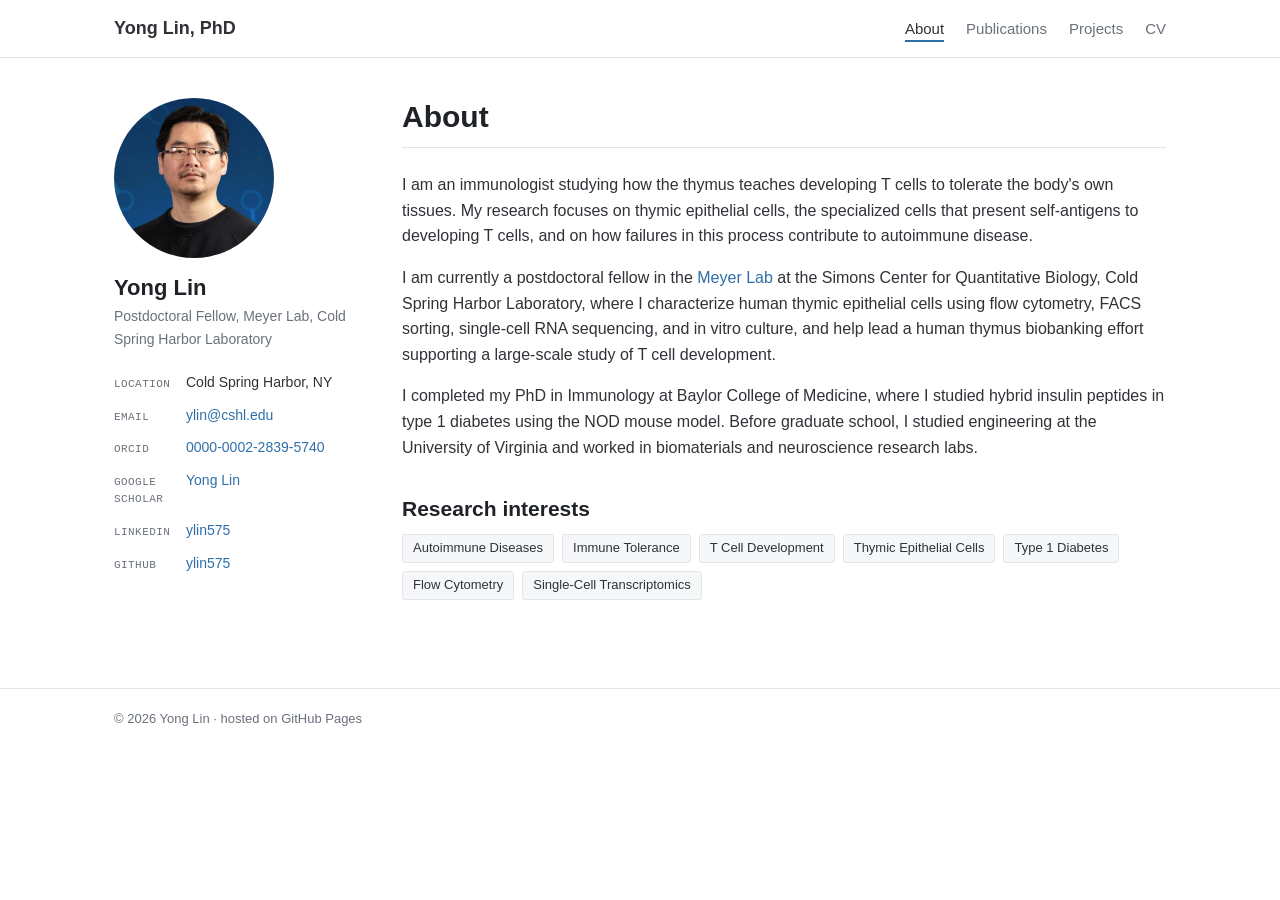
==== index.html @ 6893d298 "updates" ====
<!DOCTYPE html>
<html lang="en">
<head>
  <meta charset="UTF-8">
  <meta name="viewport" content="width=device-width, initial-scale=1.0">
  <title>Yong Lin, PhD</title>
  <meta name="description" content="Yong Lin, PhD — immunologist studying thymic epithelial cells, central tolerance, and T cell development at Cold Spring Harbor Laboratory.">
  <link rel="stylesheet" href="style.css">
</head>
<body>

  <!-- ============ MASTHEAD (same on every page; only the "active" link changes) ============ -->
  <header class="masthead">
    <div class="masthead-inner">
      <a class="site-title" href="index.html">Yong Lin, PhD</a>
      <nav class="site-nav" aria-label="Main">
        <ul>
        <li><a href="index.html" class="active" aria-current="page">About</a></li>
        <li><a href="publications.html">Publications</a></li>
        <li><a href="projects.html">Projects</a></li>
        <li><a href="cv.html">CV</a></li>
        </ul>
      </nav>
    </div>
  </header>

  <div class="layout">

    <!-- ============ SIDEBAR (identical on every page) ============ -->
    <aside class="author">
      <img class="avatar" src="images/profile.PNG" alt="Yong Lin">

      <div>
        <h2 class="author-name">Yong Lin</h2>
        <p class="author-bio">Postdoctoral Fellow, Meyer Lab, Cold Spring Harbor Laboratory</p>
      </div>

      <ul class="author-links">
        <li><span class="label">Location</span><span class="value">Cold Spring Harbor, NY</span></li>
        <!-- CHECK: confirm which email you want public -->
        <li><span class="label">Email</span><a class="value" href="mailto:ylin@cshl.edu">ylin@cshl.edu</a></li>
        <li><span class="label">ORCID</span><a class="value" href="https://orcid.org/0000-0002-2839-5740" target="_blank" rel="noopener">0000-0002-2839-5740</a></li>
        <li><span class="label">Google Scholar</span><a class="value" href="https://scholar.google.com/citations?user=YoURXtcAAAAJ&hl=en" target="_blank" rel="noopener">Yong Lin</a></li>
        <li><span class="label">LinkedIn</span><a class="value" href="https://www.linkedin.com/in/ylin575" target="_blank" rel="noopener">ylin575</a></li>
        <li><span class="label">GitHub</span><a class="value" href="https://github.com/ylin575" target="_blank" rel="noopener">ylin575</a></li>
      </ul>
    </aside>

    <!-- ============ PAGE CONTENT (the only part that differs per page) ============ -->
    <main class="content">

      <h1 class="page-title">About</h1>

      <p>
        I am an immunologist studying how the thymus teaches developing T cells to
        tolerate the body's own tissues. My research focuses on thymic epithelial
        cells, the specialized cells that present self-antigens to developing
        T cells, and on how failures in this process contribute to autoimmune disease.
      </p>
      <p>
        I am currently a postdoctoral fellow in the
        <a href="https://meyer-lab-cshl.github.io/" target="_blank" rel="noopener">Meyer Lab</a>
        at the Simons Center for Quantitative Biology, Cold Spring Harbor Laboratory,
        where I characterize human thymic epithelial cells using flow cytometry,
        FACS sorting, single-cell RNA sequencing, and in vitro culture, and help lead
        a human thymus biobanking effort supporting a large-scale study of T cell development.
      </p>
      <p>
        I completed my PhD in Immunology at Baylor College of Medicine, where I studied
        hybrid insulin peptides in type 1 diabetes using the NOD mouse model. Before
        graduate school, I studied engineering at the University of Virginia and
        worked in biomaterials and neuroscience research labs.
      </p>

      <h2>Research interests</h2>
      <ul class="tags">
        <li>Autoimmune Diseases</li>
        <li>Immune Tolerance</li>
        <li>T Cell Development</li>
        <li>Thymic Epithelial Cells</li>
        <li>Type 1 Diabetes</li>
        <li>Flow Cytometry</li>
        <li>Single-Cell Transcriptomics</li>
      </ul>

    </main>
  </div>

  <!-- ============ FOOTER ============ -->
  <footer class="site-footer">
    <div class="inner">© 2026 Yong Lin · hosted on GitHub Pages</div>
  </footer>

</body>
</html>
---- style.css ----
/* ==========================================================================
   TOKENS — change values here to re-theme the whole site
   ========================================================================== */
:root {
  --bg: #ffffff;
  --bg-soft: #f6f7f8;
  --text: #2f3237;
  --text-muted: #6a717b;
  --accent: #2f6fa8;        /* links */
  --accent-hover: #1d4f7c;
  --rule: #e3e6e9;

  --font-sans: -apple-system, BlinkMacSystemFont, "Segoe UI", Roboto,
               "Helvetica Neue", Arial, sans-serif;
  --font-mono: "SFMono-Regular", Consolas, "Liberation Mono", monospace;

  --page-width: 1100px;
  --sidebar-width: 240px;
}

/* ==========================================================================
   BASE
   ========================================================================== */
* { box-sizing: border-box; }

html { -webkit-text-size-adjust: 100%; }

body {
  margin: 0;
  background: var(--bg);
  color: var(--text);
  font-family: var(--font-sans);
  font-size: 16px;
  line-height: 1.6;
}

a { color: var(--accent); text-decoration: none; }
a:hover { color: var(--accent-hover); text-decoration: underline; }
a:focus-visible { outline: 2px solid var(--accent); outline-offset: 2px; }

h1, h2, h3 { line-height: 1.25; color: #1f2226; }

/* ==========================================================================
   MASTHEAD — top bar with site title + navigation
   ========================================================================== */
.masthead {
  border-bottom: 1px solid var(--rule);
  background: var(--bg);
}

.masthead-inner {
  max-width: var(--page-width);
  margin: 0 auto;
  padding: 14px 24px;
  display: flex;
  align-items: center;
  justify-content: space-between;
  gap: 16px;
  flex-wrap: wrap;
}

.site-title {
  font-weight: 700;
  font-size: 18px;
  color: var(--text);
}
.site-title:hover { color: var(--text); text-decoration: none; }

.site-nav ul {
  list-style: none;
  margin: 0;
  padding: 0;
  display: flex;
  flex-wrap: wrap;
  gap: 4px 22px;
}

.site-nav a {
  color: var(--text-muted);
  font-size: 15px;
  padding-bottom: 3px;
  border-bottom: 2px solid transparent;
}
.site-nav a:hover { color: var(--text); text-decoration: none; }

/* the current page gets an underline — set with class="active" in each file */
.site-nav a.active {
  color: var(--text);
  border-bottom-color: var(--accent);
}

/* ==========================================================================
   LAYOUT — sidebar on the left, content on the right
   ========================================================================== */
.layout {
  max-width: var(--page-width);
  margin: 0 auto;
  padding: 40px 24px 80px;
  display: grid;
  grid-template-columns: var(--sidebar-width) 1fr;
  gap: 48px;
}

/* ==========================================================================
   SIDEBAR — author profile
   ========================================================================== */
.author {
  position: sticky;          /* stays in view while the content scrolls */
  top: 24px;
  align-self: start;
  font-size: 14px;
}

.avatar {
  width: 160px;
  height: 160px;
  border-radius: 50%;
  object-fit: cover;
  display: block;
  margin-bottom: 16px;
}

/* placeholder circle used until a real photo is added */
.avatar-placeholder {
  width: 160px;
  height: 160px;
  border-radius: 50%;
  background: var(--bg-soft);
  border: 1px solid var(--rule);
  color: var(--text-muted);
  display: flex;
  align-items: center;
  justify-content: center;
  font-size: 44px;
  font-weight: 600;
  letter-spacing: 0.02em;
  margin-bottom: 16px;
}

.author-name {
  font-size: 22px;
  margin: 0 0 4px;
}

.author-bio {
  color: var(--text-muted);
  margin: 0 0 16px;
}

.author-links {
  list-style: none;
  margin: 0;
  padding: 0;
}

.author-links li {
  padding: 5px 0;
  display: flex;
  gap: 8px;
  align-items: baseline;
}

.author-links .label {
  font-family: var(--font-mono);
  font-size: 11px;
  text-transform: uppercase;
  letter-spacing: 0.04em;
  color: var(--text-muted);
  width: 64px;
  flex-shrink: 0;
}

.author-links .value { word-break: break-word; }

/* ==========================================================================
   MAIN CONTENT
   ========================================================================== */
.content { min-width: 0; }   /* lets long words wrap inside the grid column */

.page-title {
  font-size: 30px;
  margin: 0 0 24px;
  padding-bottom: 12px;
  border-bottom: 1px solid var(--rule);
}

.content h2 {
  font-size: 21px;
  margin: 36px 0 12px;
}

.content p { margin: 0 0 16px; }

.content ul { padding-left: 20px; }
.content li { margin-bottom: 6px; }

/* the styled lists below set their own spacing, so cancel the bullet indent */
.content ul.tags,
.content ul.cv-list { padding-left: 0; }

/* research-focus tags */
.tags {
  list-style: none;
  padding: 0;
  margin: 0 0 8px;
  display: flex;
  flex-wrap: wrap;
  gap: 8px;
}
.tags li {
  margin: 0;
  background: var(--bg-soft);
  border: 1px solid var(--rule);
  border-radius: 3px;
  padding: 3px 10px;
  font-size: 13px;
}

/* ==========================================================================
   PUBLICATIONS / PROJECTS — list of entries
   ========================================================================== */
.entry {
  padding: 16px 0;
  border-bottom: 1px solid var(--rule);
}
.entry:last-child { border-bottom: none; }

.entry-title {
  font-size: 17px;
  margin: 0 0 4px;
}

.entry-meta {
  font-size: 14px;
  color: var(--text-muted);
  margin: 0 0 6px;
}

.entry-meta .me { font-weight: 600; color: var(--text); }  /* your name in author lists */

.entry p:last-child { margin-bottom: 0; }

.badge {
  display: inline-block;
  font-family: var(--font-mono);
  font-size: 11px;
  text-transform: uppercase;
  letter-spacing: 0.04em;
  color: var(--text-muted);
  border: 1px solid var(--rule);
  border-radius: 3px;
  padding: 1px 7px;
  margin-left: 6px;
  vertical-align: middle;
}

/* ==========================================================================
   CV — two-column date/description rows
   ========================================================================== */
.cv-list {
  list-style: none;
  padding: 0;
  margin: 0;
}

.cv-list li {
  display: grid;
  grid-template-columns: 120px 1fr;
  gap: 16px;
  padding: 8px 0;
  margin: 0;
  border-bottom: 1px solid var(--rule);
}
.cv-list li:last-child { border-bottom: none; }

.cv-date {
  font-size: 14px;
  color: var(--text-muted);
  font-variant-numeric: tabular-nums;
}

.cv-sub {
  display: block;
  font-size: 14px;
  color: var(--text-muted);
}

/* ==========================================================================
   FOOTER
   ========================================================================== */
.site-footer {
  border-top: 1px solid var(--rule);
  color: var(--text-muted);
  font-size: 13px;
}
.site-footer .inner {
  max-width: var(--page-width);
  margin: 0 auto;
  padding: 20px 24px;
}

/* ==========================================================================
   RESPONSIVE — on narrow screens the sidebar stacks above the content
   ========================================================================== */
@media (max-width: 800px) {
  .layout {
    grid-template-columns: 1fr;
    gap: 28px;
    padding-top: 28px;
  }

  .author {
    position: static;
    display: grid;
    grid-template-columns: 96px 1fr;
    gap: 0 16px;
    padding-bottom: 20px;
    border-bottom: 1px solid var(--rule);
  }

  .avatar,
  .avatar-placeholder {
    width: 96px;
    height: 96px;
    font-size: 28px;
    grid-row: span 2;
  }

  .author-links { grid-column: 1 / -1; margin-top: 12px; }

  .page-title { font-size: 26px; }

  .cv-list li { grid-template-columns: 1fr; gap: 2px; }
}

@media (max-width: 420px) {
  .masthead-inner { padding: 12px 16px; }
  .layout { padding-left: 16px; padding-right: 16px; }
  .site-nav ul { gap: 4px 16px; }
}
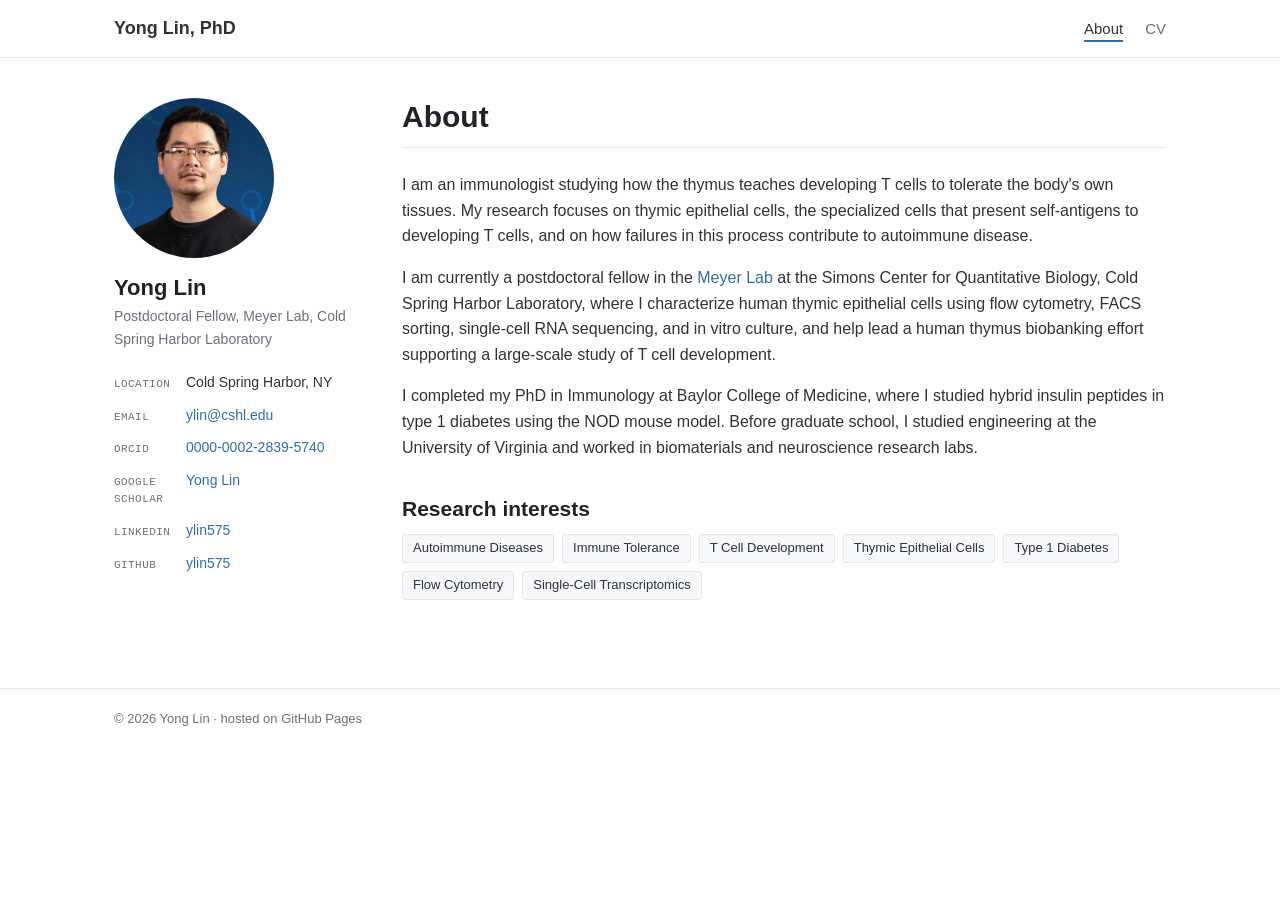
==== commit ef6de4e5: "Update index.html" ====
--- a/index.html
+++ b/index.html
@@ -16,8 +16,6 @@
       <nav class="site-nav" aria-label="Main">
         <ul>
         <li><a href="index.html" class="active" aria-current="page">About</a></li>
-        <li><a href="publications.html">Publications</a></li>
-        <li><a href="projects.html">Projects</a></li>
         <li><a href="cv.html">CV</a></li>
         </ul>
       </nav>
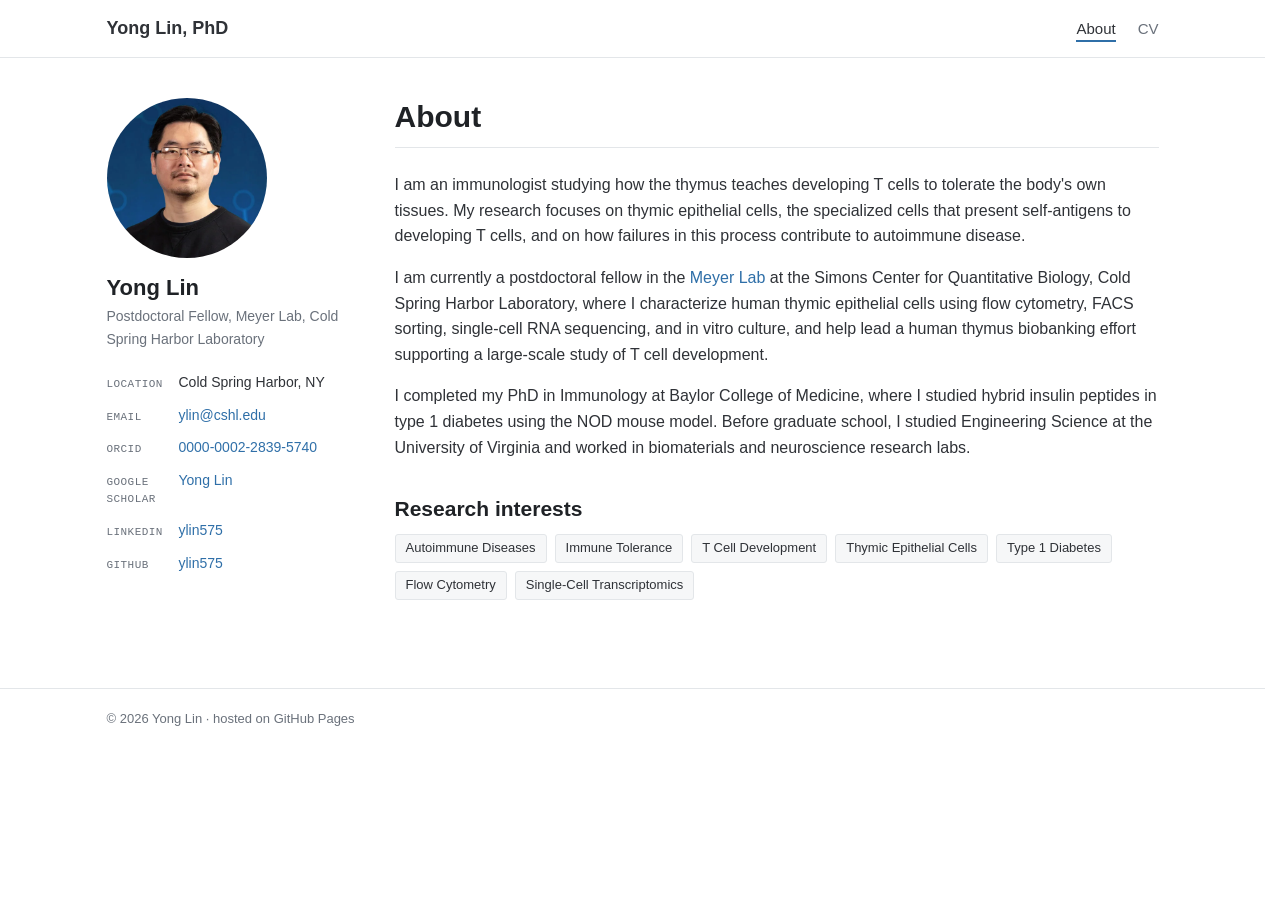
==== commit 26bf21d5: "Update index.html" ====
--- a/index.html
+++ b/index.html
@@ -66,7 +66,7 @@
       <p>
         I completed my PhD in Immunology at Baylor College of Medicine, where I studied
         hybrid insulin peptides in type 1 diabetes using the NOD mouse model. Before
-        graduate school, I studied engineering at the University of Virginia and
+        graduate school, I studied Engineering Science at the University of Virginia and
         worked in biomaterials and neuroscience research labs.
       </p>
 
--- a/style.css
+++ b/style.css
@@ -25,6 +25,8 @@
 
 html { -webkit-text-size-adjust: 100%; }
 
+html { scrollbar-gutter: stable; }
+
 body {
   margin: 0;
   background: var(--bg);
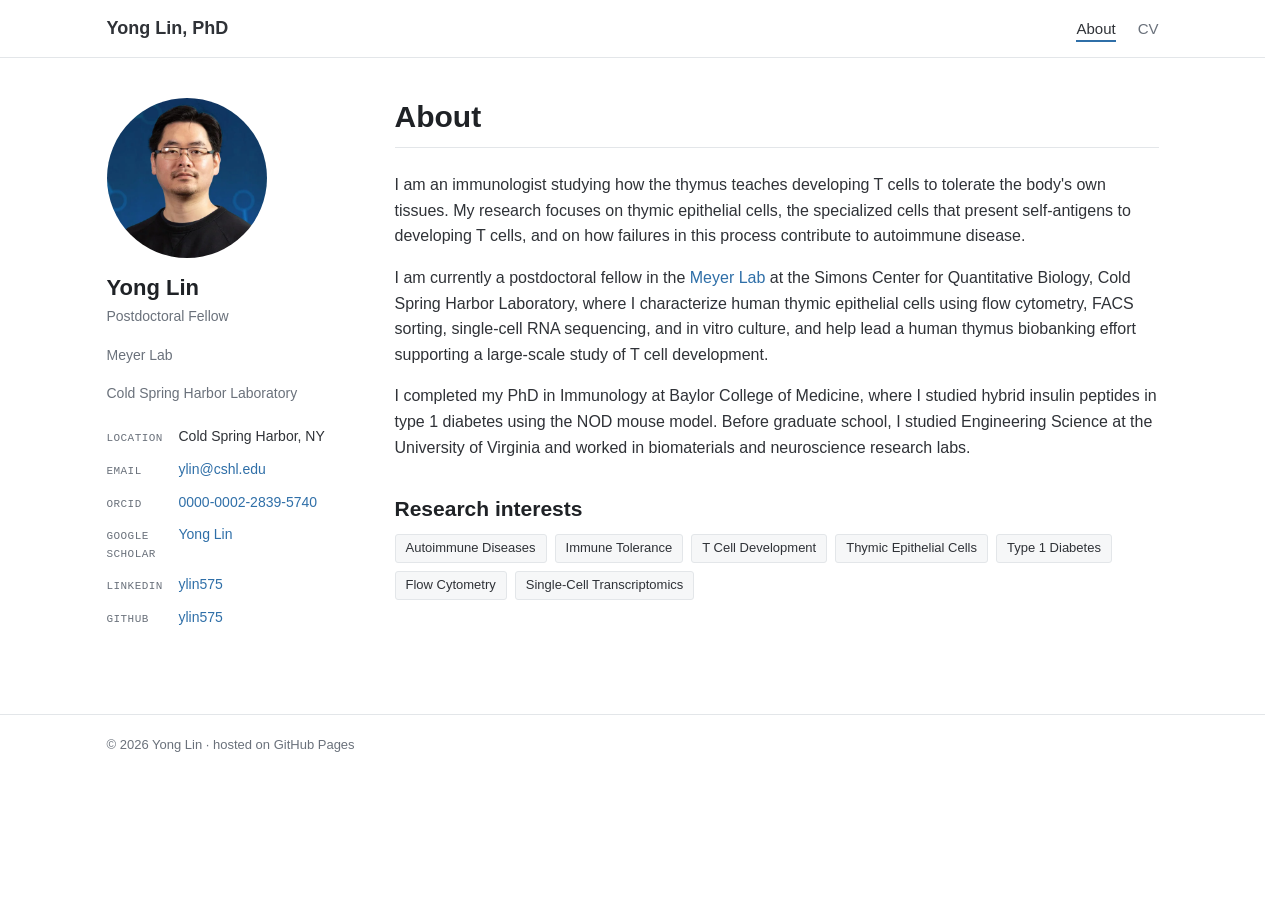
==== commit e621979c: "Update index.html" ====
--- a/index.html
+++ b/index.html
@@ -30,7 +30,9 @@
 
       <div>
         <h2 class="author-name">Yong Lin</h2>
-        <p class="author-bio">Postdoctoral Fellow, Meyer Lab, Cold Spring Harbor Laboratory</p>
+        <p class="author-bio">Postdoctoral Fellow</p>
+        <p class="author-bio">Meyer Lab</p>
+        <p class="author-bio">Cold Spring Harbor Laboratory</p>
       </div>
 
       <ul class="author-links">
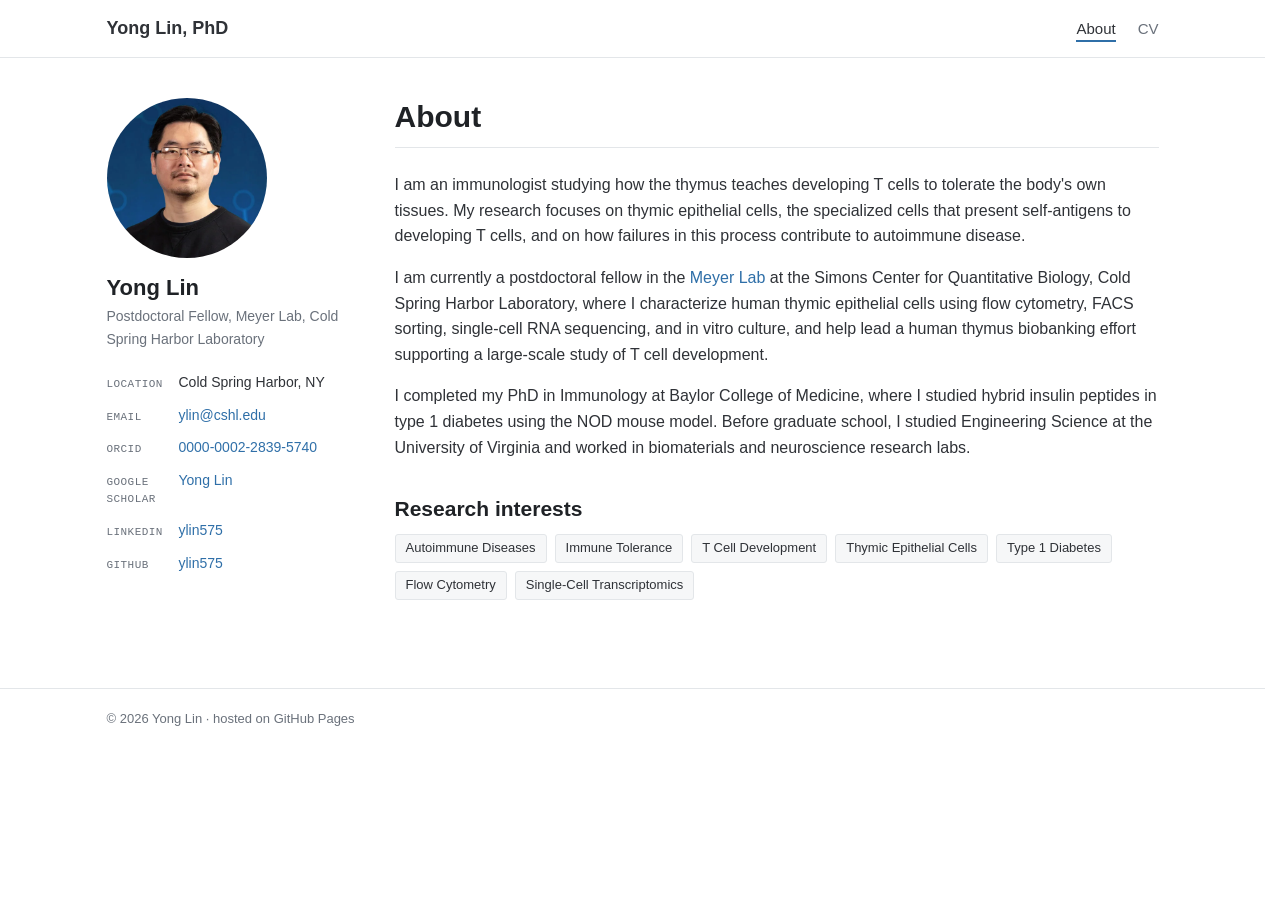
==== commit 10d27a4d: "Update index.html" ====
--- a/index.html
+++ b/index.html
@@ -30,9 +30,7 @@
 
       <div>
         <h2 class="author-name">Yong Lin</h2>
-        <p class="author-bio">Postdoctoral Fellow</p>
-        <p class="author-bio">Meyer Lab</p>
-        <p class="author-bio">Cold Spring Harbor Laboratory</p>
+        <p class="author-bio">Postdoctoral Fellow, Meyer Lab, Cold Spring Harbor Laboratory</p>
       </div>
 
       <ul class="author-links">
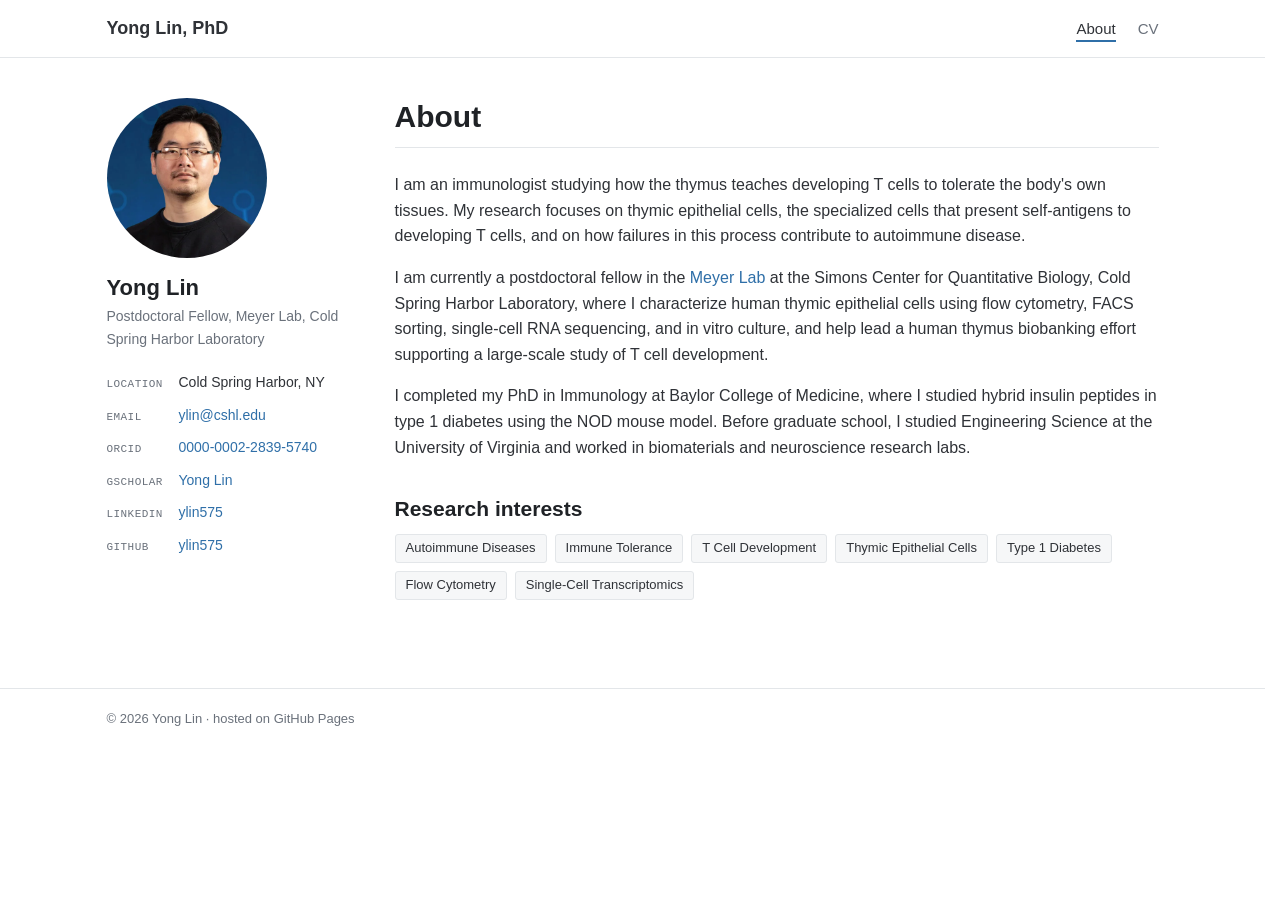
==== commit 009f5298: "updates" ====
--- a/index.html
+++ b/index.html
@@ -35,10 +35,9 @@
 
       <ul class="author-links">
         <li><span class="label">Location</span><span class="value">Cold Spring Harbor, NY</span></li>
-        <!-- CHECK: confirm which email you want public -->
         <li><span class="label">Email</span><a class="value" href="mailto:ylin@cshl.edu">ylin@cshl.edu</a></li>
         <li><span class="label">ORCID</span><a class="value" href="https://orcid.org/0000-0002-2839-5740" target="_blank" rel="noopener">0000-0002-2839-5740</a></li>
-        <li><span class="label">Google Scholar</span><a class="value" href="https://scholar.google.com/citations?user=YoURXtcAAAAJ&hl=en" target="_blank" rel="noopener">Yong Lin</a></li>
+        <li><span class="label">GScholar</span><a class="value" href="https://scholar.google.com/citations?user=YoURXtcAAAAJ&hl=en" target="_blank" rel="noopener">Yong Lin</a></li>
         <li><span class="label">LinkedIn</span><a class="value" href="https://www.linkedin.com/in/ylin575" target="_blank" rel="noopener">ylin575</a></li>
         <li><span class="label">GitHub</span><a class="value" href="https://github.com/ylin575" target="_blank" rel="noopener">ylin575</a></li>
       </ul>
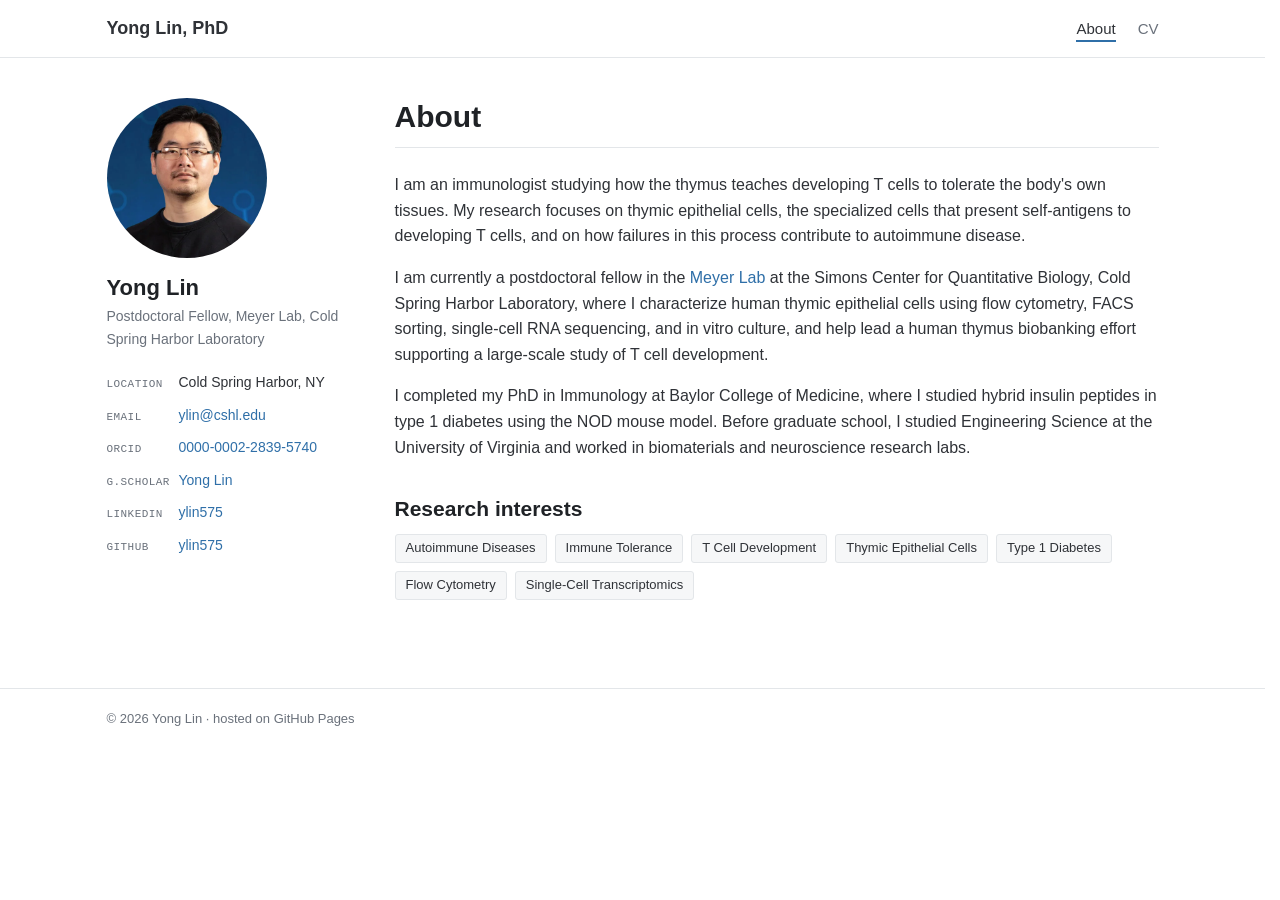
==== commit 327ed4fb: "updates" ====
--- a/index.html
+++ b/index.html
@@ -37,7 +37,7 @@
         <li><span class="label">Location</span><span class="value">Cold Spring Harbor, NY</span></li>
         <li><span class="label">Email</span><a class="value" href="mailto:ylin@cshl.edu">ylin@cshl.edu</a></li>
         <li><span class="label">ORCID</span><a class="value" href="https://orcid.org/0000-0002-2839-5740" target="_blank" rel="noopener">0000-0002-2839-5740</a></li>
-        <li><span class="label">GScholar</span><a class="value" href="https://scholar.google.com/citations?user=YoURXtcAAAAJ&hl=en" target="_blank" rel="noopener">Yong Lin</a></li>
+        <li><span class="label">G.Scholar</span><a class="value" href="https://scholar.google.com/citations?user=YoURXtcAAAAJ&hl=en" target="_blank" rel="noopener">Yong Lin</a></li>
         <li><span class="label">LinkedIn</span><a class="value" href="https://www.linkedin.com/in/ylin575" target="_blank" rel="noopener">ylin575</a></li>
         <li><span class="label">GitHub</span><a class="value" href="https://github.com/ylin575" target="_blank" rel="noopener">ylin575</a></li>
       </ul>
